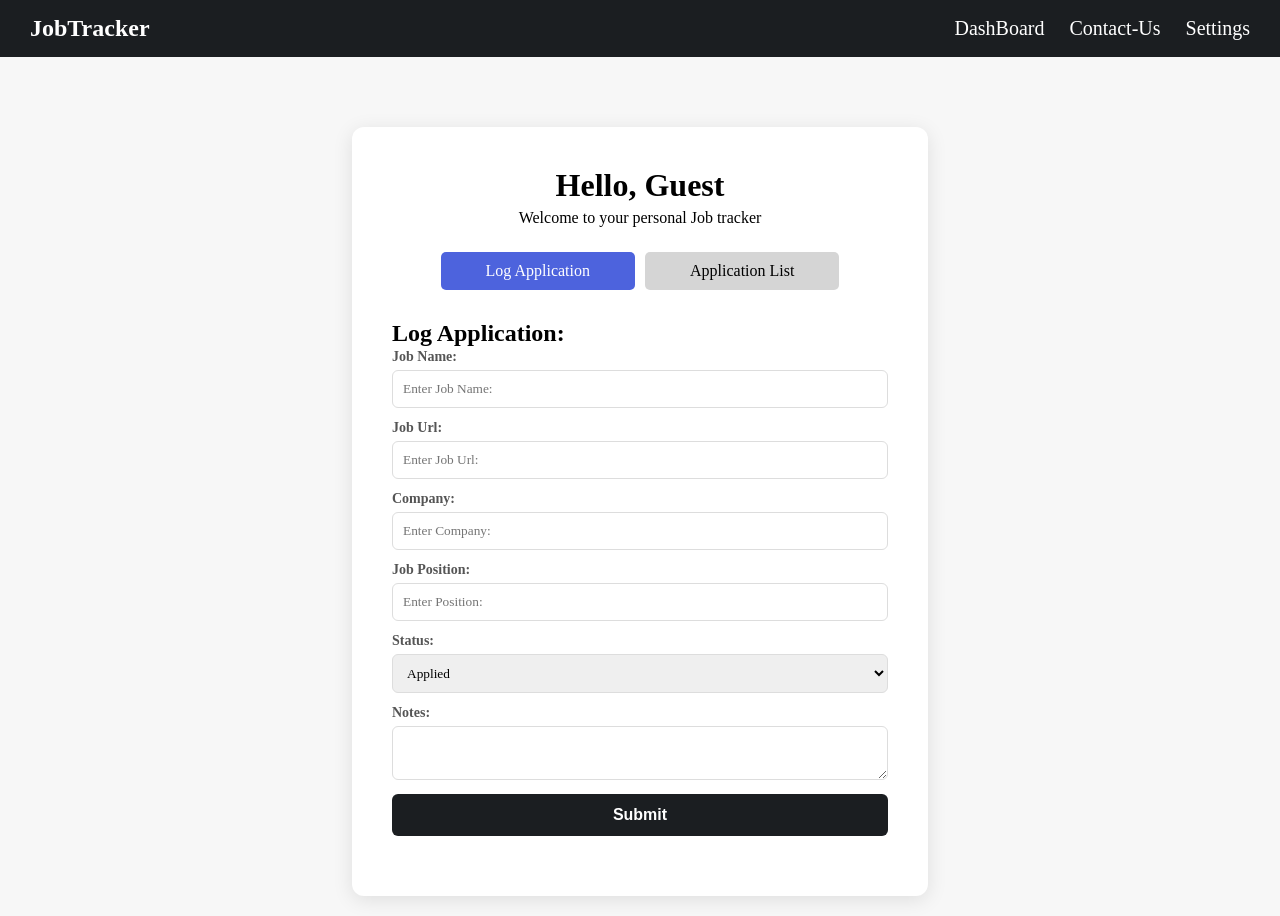
==== index.html @ 873e3e1e "Filter logic finished" ====
<!DOCTYPE html>
<html lang="en">
<head>
    <meta charset="UTF-8">
    <meta name="viewport" content="width=device-width, initial-scale=1.0">
    <title>DashBoard</title>
    <link rel="stylesheet" href="styles.css" />
</head>
<body>
    <nav class="navbar">
        <h1 class="logo">JobTracker</h1>
        <ul class="nav-links">
            <li><a href="#">DashBoard</a></li>
            <li><a href="#">Contact-Us</a></li>
            <li><a href="#">Settings</a></li>
        </ul>
    </nav>

    <main>
        <div class="main-container">
            <h1>Hello, Guest</h1>
            <p>Welcome to your personal Job tracker</p>

            <div class="label-container">
                <input type="radio" name="tabs" id="tab1" checked>
                <label class="tab-labels" for="tab1">Log Application</label>

                <input type="radio" name="tabs" id="tab2" >
                <label class="tab-labels" for="tab2">Application List</label>

                
                <div class="tab-content" id="content1">
                    <h2>Log Application:</h2>

                    <div class="input-container">
                        <label for="jobNameInput">Job Name:</label> <br />
                        <input id="jobNameInput" type="text" placeholder="Enter Job Name:"> <br />

                        <label for="jobUrlInput">Job Url:</label> <br />
                        <input id="jobUrlInput" type="text" placeholder="Enter Job Url:"> <br />

                        <label for="companyInput">Company:</label> <br />
                        <input id="companyInput" type="text" placeholder="Enter Company:"> <br />

                        <label for="positionInput"> Job Position:</label> <br />
                        <input id="positionInput" type="text" placeholder="Enter Position:"> <br />

                        <label for="statusInput">Status:</label> <br />
                        <select id="statusInput"> 
                            <option value="applied" selected>Applied</option>
                            <option value="interview">Interview</option>
                            <option value="rejected">Rejected</option>
                            <option value="accepted">Accepted</option>
                        </select> <br />

                        <label for="jobNotes">Notes:</label> <br />
                        <textarea id="jobNotes"></textarea> <br />

                        <button id="submitBtn">Submit</button>
                    </div>
                </div>

             <div class="tab-content" id="content2">
                <div class="filter">
                    <button id="filterBtn">Filter</button>
                        <div id="filterInputs" class="filter-active">
                            <input id="companyFilterInput" type="text" placeholder="Company:">
                            <select id="statusFilterInput"> 
                                <option value="">Status Filter</option>
                                <option value="applied">Applied</option>
                                <option value="interview">Interview</option>
                                <option value="rejected">Rejected</option>
                                <option value="accepted">Accepted</option>
                            </select>
                            <button id="clearFiltersBtn">Clear</button>
                            <button id="filterSearchBtn">Search</button>
                        </div>
                </div>
                <table>
                    <thead>
                        <tr>
                            <th>Job Name</th>
                            <th>Url</th>
                            <th>Company</th>
                            <th>Position</th>
                            <th>Status</th>
                        </tr>
                    </thead>
                    <tbody id="tableBody">
                        <tr>
                            <td>PlaceHolder</td>
                            <td>UrlPlaceholder</td>
                            <td>CompanyPH</td>
                            <td>PositionPH</td>
                            <td>Applied</td>
                        </tr>
                    </tbody>
                </table>
            </div>
                
            </div>







        </div>

    </main>
    <script src="script.js"></script>
</body>
</html>
---- styles.css ----
* {
  margin: 0;
  padding: 0;
  
}

body {
  background-color: #f7f7f7;
  min-height: 100vh;
}

.navbar {
  display: flex;
  justify-content: space-between;
  align-items: center;
  background-color: rgb(27, 30, 33);
  color: white;
  padding: 15px 30px;
}

.nav-links {
  list-style: none;
  display: flex;
  gap: 25px;
}

.nav-links a {
  color: white;
  text-decoration: none;
  font-size: 20px;

}

.nav-links a:hover {
  color: #929aab;
  text-decoration: underline;
}

.logo {
  font-weight: 800;
}




main {
  flex-grow: 1;        
  display: flex;
  justify-content: center; 
  align-items: center;     
  padding: 20px;
}


.main-container {
  width: 40%;
  margin-top: 50px;       
  background-color: #fff; 
  padding: 40px;         
  border-radius: 12px;   
  box-shadow: 0 4px 20px rgba(0, 0, 0, 0.1); 

  display: flex;
  flex-direction: column;
  align-items: center;         
  border: none; 
}

.main-container h1 {
  margin-bottom: 5px;
}

.main-container p {
  margin-bottom: 25px;
}

.input-container label {
  font-weight: 600;
  font-size: 14px;
  color: #555;
}

.input-container input, 
.input-container select, 
.input-container textarea {
  width: 100%;
  padding: 10px;
  margin: 5px 0 10px 0; 
  border: 1px solid #ddd;
  border-radius: 6px;
  box-sizing: border-box; 
  font-family: inherit;
}

#submitBtn {
  width: 100%;
  padding: 12px;
  background-color: rgb(27, 30, 33);
  color: white;
  border: none;
  border-radius: 6px;
  cursor: pointer;
  font-weight: bold;
  font-size: 16px;
  transition: background 0.3s;
}

#submitBtn:hover {
  background-color: #444;
}


input[type="radio"] {
  display: none;
}

.label-container {
  display: flex;
  flex-wrap: wrap;
  justify-content: center; /* centers tabs horizontally */
  gap: 10px;
}

.tab-labels {
  padding: 10px 45px;
  background-color: #d5d5d5;
  border-radius: 5px;
  color: #000;
  cursor: pointer;
  transition: .4s;
}

.tab-content {
  display: none;
  margin: 20px 0;
  width: 100%;
}

input[type="radio"]:checked+.tab-labels {
  background-color: #4d63dd;
  color: #fff;

}

#tab1:checked~#content1,
#tab2:checked~#content2 {
  display: block;
}

table {
  width: 100%;
  border-radius: 15px;
  border-collapse: collapse;
  overflow: hidden;
}

th, td {
  padding: 15px 20px;
  text-align: left;
  border-bottom: 1px solid #ddd;
}

th {
  background-color: rgb(27, 30, 33);
  color: #f7f7f7;
}

tr {
  background-color: #f3f3f3;
  transition: 0.3s;
}

tr:hover {
  background-color: #d3d3d3;
}

#filterBtn {
  font-size: 15px;
  padding: 5px 30px ;
  border-radius: 6px;
  cursor: pointer;
  margin-bottom: 10px;
  border: none;
  background-color: #4d63dd ;
  color: #fff;
}

.filter {
  display: flex;
  justify-content: space-between;
}

.filter-active {
  display: none;
}
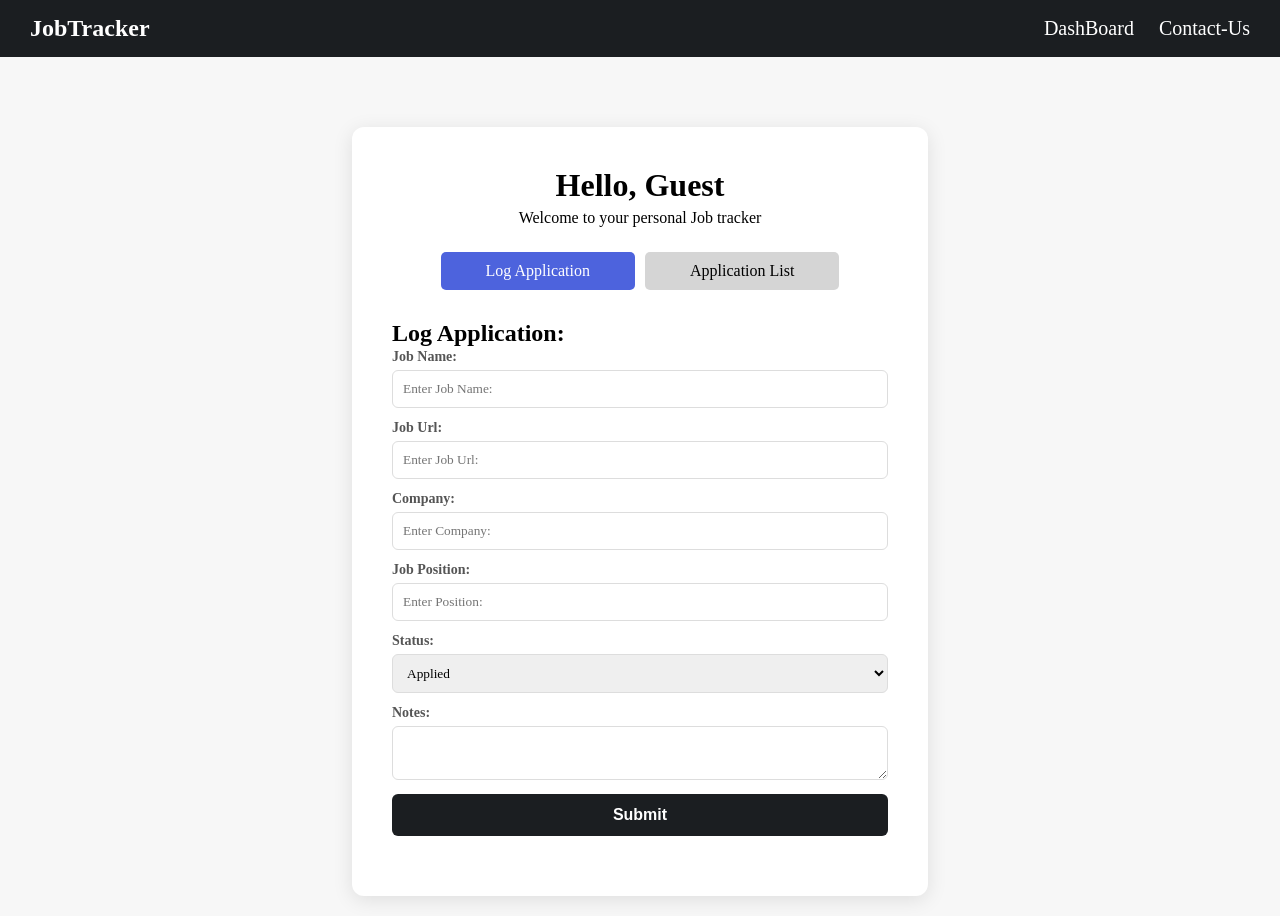
==== commit 45a5f232: "finished Full functionality, edit modal, detailmodal and the small contact us page" ====
--- a/index.html
+++ b/index.html
@@ -10,13 +10,35 @@
     <nav class="navbar">
         <h1 class="logo">JobTracker</h1>
         <ul class="nav-links">
-            <li><a href="#">DashBoard</a></li>
-            <li><a href="#">Contact-Us</a></li>
-            <li><a href="#">Settings</a></li>
+            <li><a href="index.html">DashBoard</a></li>
+            <li><a href="contactUs.html">Contact-Us</a></li>
         </ul>
     </nav>
 
+    <div class="modalDiv detailActive" id="modalShow">
+            <div id="modalCard">
+                <div id="detailHeader">
+                    <h1>Job Details</h1>
+                    <div>
+                        <button id="deleteBtn">DELETE</button>
+                        <button id="exitModalBtn">EXIT</button>
+                    </div>
+                </div>
+                <div id="jobContent">
+                    <p>Job Name <span id="jobNameDetail">PlaceHolder</span></p>
+                    <p>JobUrl <span id="jobUrlDetail">PlaceHolder</span></p>
+                    <p>Company <span id="companyDetail">PlaceHolder</span></p>
+                    <p>Position <span id="positionDetail">PlaceHolder</span></p>
+                    <p>Status <span id="statusDetail">PlaceHolder</span></p>
+                    <p>Job Note: <span id="noteDetail">PlaceHolder</span></p>
+                    <button id="editInfoBtn">Edit Info</button>
+                </div>
+                
+            </div>
+        </div>
+
     <main>
+        
         <div class="main-container">
             <h1>Hello, Guest</h1>
             <p>Welcome to your personal Job tracker</p>
@@ -88,11 +110,7 @@
                     </thead>
                     <tbody id="tableBody">
                         <tr>
-                            <td>PlaceHolder</td>
-                            <td>UrlPlaceholder</td>
-                            <td>CompanyPH</td>
-                            <td>PositionPH</td>
-                            <td>Applied</td>
+                            
                         </tr>
                     </tbody>
                 </table>
--- a/styles.css
+++ b/styles.css
@@ -50,6 +50,109 @@
   align-items: center;     
   padding: 20px;
 }
+
+
+/* Overlay */
+
+.modalDiv {
+  position: fixed;
+  top: 0;
+  left: 0;
+  width: 100%;
+  height: 100%;
+  background: rgba(0, 0, 0, 0.4);
+
+  display: flex;
+  justify-content: center;
+  align-items: center;
+
+  z-index: 1000;
+}
+
+.detailActive {
+  display: none;
+}
+
+/* Modal card */
+#modalCard {
+  background: #fff;
+  width: 500px;
+  max-width: 90%;
+  border-radius: 12px;
+  padding: 20px;
+
+  display: flex;
+  flex-direction: column;
+  gap: 15px;
+
+  box-shadow: 0 10px 30px rgba(0, 0, 0, 0.2);
+
+  animation: fadeIn 0.2s ease;
+}
+
+/* Header */
+#detailHeader {
+  display: flex;
+  justify-content: space-between;
+  align-items: center;
+}
+
+#detailHeader h1 {
+  font-size: 20px;
+}
+
+#detailHeader button {
+  background: none;
+  border: none;
+  font-size: 16px;
+  cursor: pointer;
+  color: #777;
+}
+
+#detailHeader button:hover {
+  color: #000;
+}
+
+/* Content */
+#jobContent {
+  display: flex;
+  flex-direction: column;
+  gap: 10px;
+}
+
+/* Each row */
+#jobContent p {
+  margin: 0;
+  padding: 10px 12px;
+  background: #f5f5f5;
+  border-radius: 6px;
+
+  display: flex;
+  justify-content: space-between;
+}
+
+/* Label (left side) */
+#jobContent p span {
+  font-weight: 600;
+  color: #333;
+}
+
+/* Button */
+#jobContent button {
+  margin-top: 10px;
+  padding: 10px;
+  border: none;
+  background: rgb(27, 30, 33);
+  color: white;
+  border-radius: 6px;
+  cursor: pointer;
+}
+
+#jobContent button:hover {
+  background: #444;
+}
+
+
 
 
 .main-container {
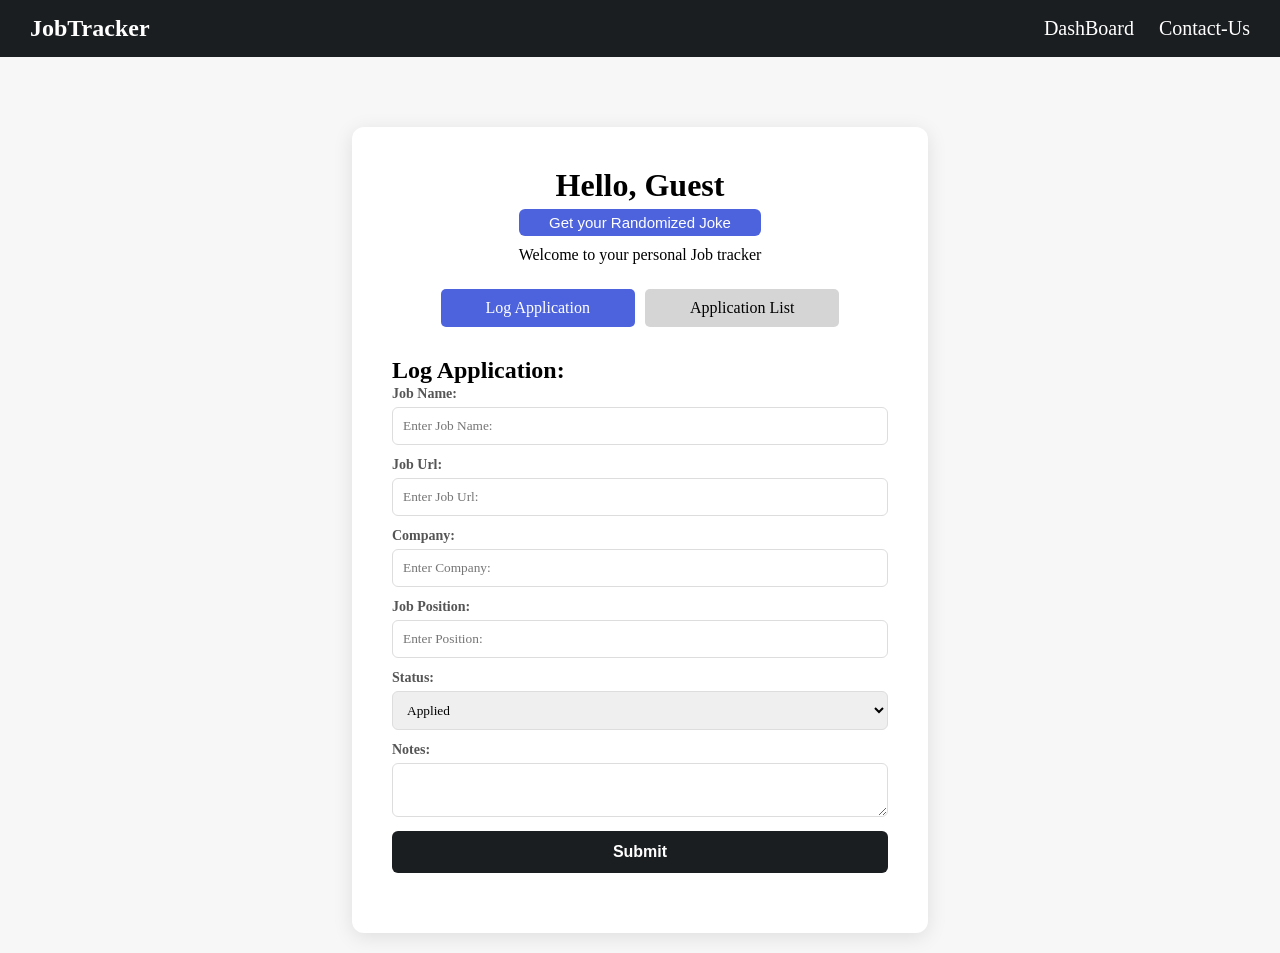
==== commit e9c31ddf: "added JokeAPI to Homepage" ====
--- a/index.html
+++ b/index.html
@@ -41,6 +41,8 @@
         
         <div class="main-container">
             <h1>Hello, Guest</h1>
+            <button id="jokeBtn">Get your Randomized Joke</button>
+            <p id="jokeOutput" class="Display"></p>
             <p>Welcome to your personal Job tracker</p>
 
             <div class="label-container">
--- a/styles.css
+++ b/styles.css
@@ -295,4 +295,20 @@
 
 .filter-active {
   display: none;
-}+}
+
+
+#jokeBtn {
+  font-size: 15px;
+  padding: 5px 30px ;
+  border-radius: 6px;
+  cursor: pointer;
+  margin-bottom: 10px;
+  border: none;
+  background-color: #4d63dd ;
+  color: #fff;
+}
+
+.Display {
+  display: none;
+}
